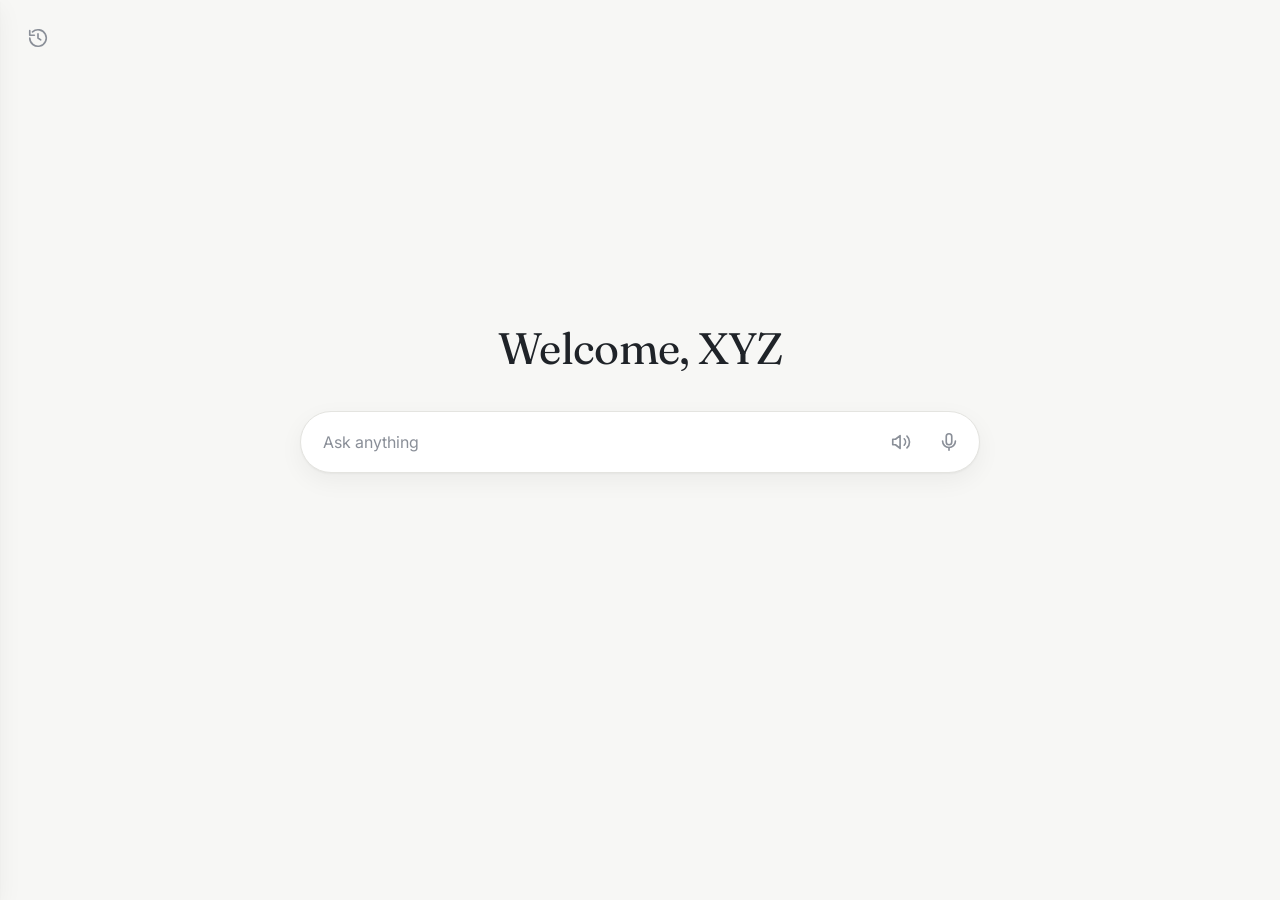
==== web/index.html @ 94824fb4 "Began web development" ====
<!DOCTYPE html>
<html lang="en">
<head>
  <meta charset="UTF-8">
  <meta name="viewport" content="width=device-width, initial-scale=1, viewport-fit=cover">
  <title>Welcome</title>
  <link rel="preconnect" href="https://fonts.googleapis.com">
  <link rel="preconnect" href="https://fonts.gstatic.com" crossorigin>
  <link href="https://fonts.googleapis.com/css2?family=Fraunces:opsz,wght@9..144,400&family=Inter:wght@400;500&display=swap" rel="stylesheet">
  <link rel="stylesheet" href="style.css">
</head>
<body>
  <!-- History button (top left) -->
  <button id="history-btn" class="icon-btn history-btn" type="button" aria-label="Show history" aria-controls="history" aria-expanded="false">
    <svg viewBox="0 0 24 24" fill="none" stroke="currentColor" stroke-width="1.8" stroke-linecap="round" stroke-linejoin="round" aria-hidden="true">
      <path d="M3 12a9 9 0 1 0 3-6.7"/>
      <path d="M3 4v5h5"/>
      <path d="M12 7.5V12l3 2"/>
    </svg>
  </button>

  <!-- History drawer -->
  <div id="backdrop" class="backdrop"></div>
  <aside id="history" class="drawer" aria-label="History" inert>
    <header class="drawer-head">
      <h2>History</h2>
      <button id="history-close" class="icon-btn" type="button" aria-label="Close history">
        <svg viewBox="0 0 24 24" fill="none" stroke="currentColor" stroke-width="1.8" stroke-linecap="round" aria-hidden="true">
          <path d="M6 6l12 12M18 6 6 18"/>
        </svg>
      </button>
    </header>

    <ul id="history-list" class="history-list"></ul>

    <footer class="drawer-foot">
      <button id="edit-btn" class="btn" type="button">Edit</button>
      <button id="clear-btn" class="btn btn-danger" type="button">Clear all history</button>
    </footer>
  </aside>

  <main>
    <h1>Welcome, XYZ</h1>

    <div class="composer">
      <input id="message" type="text" placeholder="Ask anything" aria-label="Message" autocomplete="off">

      <!-- TEMPORARY: delete this button (and its code in script.js) once audio is verified -->
      <button id="speaker" class="icon-btn" type="button" aria-label="Test speaker">
        <svg viewBox="0 0 24 24" fill="none" stroke="currentColor" stroke-width="1.8" stroke-linecap="round" stroke-linejoin="round" aria-hidden="true">
          <path d="M11 5 6 9H3v6h3l5 4V5z"/>
          <path d="M15.5 8.5a5 5 0 0 1 0 7"/>
          <path d="M18.5 5.5a9 9 0 0 1 0 13"/>
        </svg>
      </button>

      <button id="mic" class="icon-btn" type="button" aria-label="Use microphone">
        <svg viewBox="0 0 24 24" fill="none" stroke="currentColor" stroke-width="1.8" stroke-linecap="round" stroke-linejoin="round" aria-hidden="true">
          <rect x="9" y="3" width="6" height="12" rx="3"/>
          <path d="M5 11a7 7 0 0 0 14 0"/>
          <path d="M12 18v3"/>
        </svg>
      </button>
    </div>

    <p id="status" class="status" aria-live="polite"></p>
  </main>

  <script src="script.js"></script>
</body>
</html>
---- web/style.css ----
:root {
  --bg: #f7f7f5;
  --surface: #ffffff;
  --text: #1f2328;
  --muted: #8a8f98;
  --border: #e4e4e0;
  --shadow: 0 1px 2px rgba(0,0,0,.04), 0 8px 24px rgba(0,0,0,.05);
  --accent: #3b5bdb;
  --danger: #d6336c;
}

@media (prefers-color-scheme: dark) {
  :root {
    --bg: #17181a;
    --surface: #202225;
    --text: #ececea;
    --muted: #85898f;
    --border: #2e3033;
    --shadow: 0 1px 2px rgba(0,0,0,.3), 0 8px 24px rgba(0,0,0,.25);
    --accent: #8da2fb;
    --danger: #f06595;
  }
}

*, *::before, *::after { box-sizing: border-box; }

body {
  margin: 0;
  min-height: 100vh;
  background: var(--bg);
  color: var(--text);
  font-family: "Inter", system-ui, -apple-system, "Segoe UI", sans-serif;
  display: flex;
  align-items: center;
  justify-content: center;
  padding: 24px;
}

main {
  width: 100%;
  max-width: 680px;
  display: flex;
  flex-direction: column;
  align-items: center;
  gap: 36px;
  margin-bottom: 8vh;
}

h1 {
  margin: 0;
  font-family: "Fraunces", Georgia, "Times New Roman", serif;
  font-weight: 400;
  font-size: clamp(2rem, 5vw, 2.75rem);
  letter-spacing: -0.015em;
  text-align: center;
}

.composer {
  width: 100%;
  display: flex;
  align-items: center;
  gap: 4px;
  padding: 8px 8px 8px 22px;
  background: var(--surface);
  border: 1px solid var(--border);
  border-radius: 999px;
  box-shadow: var(--shadow);
  transition: border-color .2s ease;
}
.composer:focus-within { border-color: var(--accent); }

.composer input {
  flex: 1;
  min-width: 0;
  border: 0;
  outline: 0;
  background: transparent;
  color: var(--text);
  font: inherit;
  font-size: 1rem;
  padding: 12px 0;
}
.composer input::placeholder { color: var(--muted); }

.icon-btn {
  flex: none;
  width: 44px;
  height: 44px;
  display: grid;
  place-items: center;
  border: 0;
  border-radius: 50%;
  background: transparent;
  color: var(--muted);
  cursor: pointer;
  transition: background .2s ease, color .2s ease;
}
.icon-btn:hover { background: var(--bg); color: var(--text); }
.icon-btn:focus-visible { outline: 2px solid var(--accent); outline-offset: 2px; }
.icon-btn svg { width: 22px; height: 22px; }

/* Mic while recording */
.icon-btn.listening { color: var(--danger); animation: pulse 1.4s ease-in-out infinite; }
@keyframes pulse {
  0%, 100% { background: transparent; }
  50% { background: color-mix(in srgb, var(--danger) 14%, transparent); }
}
@media (prefers-reduced-motion: reduce) {
  .icon-btn.listening { animation: none; background: color-mix(in srgb, var(--danger) 14%, transparent); }
}

.status {
  margin: -20px 0 0;
  min-height: 1.25em;
  font-size: .875rem;
  color: var(--muted);
  text-align: center;
}


/* ---------- History button ---------- */
.history-btn {
  position: fixed;
  top: calc(16px + env(safe-area-inset-top, 0px));
  left: 16px;
}

/* ---------- Drawer ---------- */
.backdrop {
  position: fixed;
  inset: 0;
  background: rgba(0,0,0,.28);
  opacity: 0;
  pointer-events: none;
  transition: opacity .25s ease;
  z-index: 10;
}
.backdrop.open { opacity: 1; pointer-events: auto; }

.drawer {
  position: fixed;
  top: 0;
  bottom: 0;
  left: 0;
  width: min(400px, 100vw);
  display: flex;
  flex-direction: column;
  background: var(--surface);
  border-right: 1px solid var(--border);
  box-shadow: var(--shadow);
  transform: translateX(-100%);
  transition: transform .28s ease;
  padding-top: env(safe-area-inset-top, 0px);
  padding-bottom: env(safe-area-inset-bottom, 0px);
  z-index: 11;
}
.drawer.open { transform: none; }

.drawer-head {
  display: flex;
  align-items: center;
  justify-content: space-between;
  padding: 12px 12px 12px 22px;
  border-bottom: 1px solid var(--border);
}
.drawer-head h2 {
  margin: 0;
  font-family: "Fraunces", Georgia, serif;
  font-weight: 400;
  font-size: 1.35rem;
}

.history-list {
  flex: 1;
  margin: 0;
  padding: 8px 12px;
  list-style: none;
  overflow-y: auto;
}

.empty {
  padding: 40px 16px;
  text-align: center;
  color: var(--muted);
  font-size: .95rem;
  line-height: 1.5;
}

/* ---------- Entries ---------- */
.entry {
  display: flex;
  gap: 12px;
  padding: 14px 10px;
  border-radius: 12px;
  border-bottom: 1px solid var(--border);
}
.entry:last-child { border-bottom: 0; }
.editing .entry { cursor: pointer; }
.editing .entry:hover { background: var(--bg); }
.entry.selected { background: color-mix(in srgb, var(--accent) 10%, transparent); }

.entry .check { display: none; flex: none; padding-top: 2px; }
.editing .entry .check { display: block; }
.check input {
  width: 18px;
  height: 18px;
  margin: 0;
  accent-color: var(--accent);
  pointer-events: none;   /* the whole row is the click target */
}

.entry-body { flex: 1; min-width: 0; }
.entry-text {
  margin: 0 0 4px;
  line-height: 1.45;
  overflow-wrap: anywhere;
}
.entry-text.muted { color: var(--muted); font-style: italic; }
.entry time { font-size: .8rem; color: var(--muted); }

/* ---------- Audio clips ---------- */
.clip {
  display: flex;
  align-items: center;
  gap: 10px;
  margin-top: 10px;
  padding: 6px 12px 6px 6px;
  background: var(--bg);
  border-radius: 999px;
}
.play {
  flex: none;
  width: 32px;
  height: 32px;
  display: grid;
  place-items: center;
  border: 0;
  border-radius: 50%;
  background: var(--accent);
  color: var(--surface);
  cursor: pointer;
}
.play:focus-visible { outline: 2px solid var(--accent); outline-offset: 2px; }
.play svg { width: 14px; height: 14px; }

.wave {
  flex: 1;
  height: 28px;
  display: flex;
  align-items: center;
  gap: 2px;
  min-width: 0;
}
.wave span {
  flex: 1;
  min-width: 1px;
  border-radius: 2px;
  background: var(--muted);
  opacity: .55;
  transition: opacity .15s ease, background .15s ease;
}
.wave span.played { background: var(--accent); opacity: 1; }

.dur {
  flex: none;
  min-width: 2.4em;
  text-align: right;
  font-size: .8rem;
  font-variant-numeric: tabular-nums;
  color: var(--muted);
}

/* ---------- Footer buttons ---------- */
.drawer-foot {
  display: flex;
  gap: 10px;
  padding: 14px 16px;
  border-top: 1px solid var(--border);
}
.btn {
  flex: 1;
  padding: 11px 14px;
  border: 1px solid var(--border);
  border-radius: 999px;
  background: transparent;
  color: var(--text);
  font: inherit;
  font-size: .9rem;
  cursor: pointer;
  transition: background .2s ease, border-color .2s ease, opacity .2s ease;
}
.btn:hover:not(:disabled) { background: var(--bg); }
.btn:focus-visible { outline: 2px solid var(--accent); outline-offset: 2px; }
.btn:disabled { opacity: .4; cursor: not-allowed; }
.btn-danger { color: var(--danger); border-color: color-mix(in srgb, var(--danger) 40%, var(--border)); }
.btn-danger:hover:not(:disabled) { background: color-mix(in srgb, var(--danger) 10%, transparent); }

@media (prefers-reduced-motion: reduce) {
  .drawer, .backdrop { transition: none; }
}
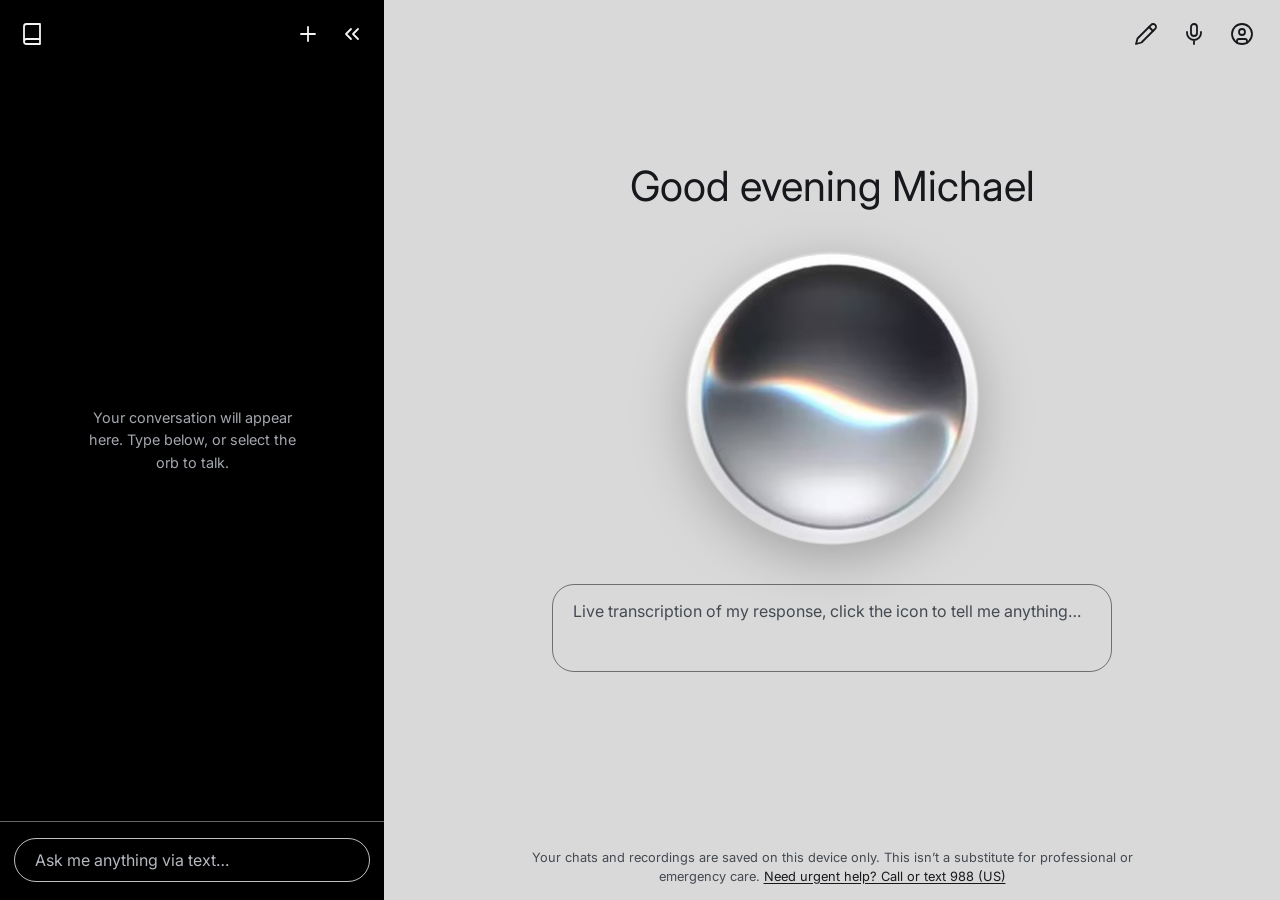
==== commit 20dc9a2e: "Updated web interface" ====
--- a/web/index.html
+++ b/web/index.html
@@ -3,69 +3,143 @@
 <head>
   <meta charset="UTF-8">
   <meta name="viewport" content="width=device-width, initial-scale=1, viewport-fit=cover">
-  <title>Welcome</title>
+  <title>AI Counselor</title>
   <link rel="preconnect" href="https://fonts.googleapis.com">
   <link rel="preconnect" href="https://fonts.gstatic.com" crossorigin>
-  <link href="https://fonts.googleapis.com/css2?family=Fraunces:opsz,wght@9..144,400&family=Inter:wght@400;500&display=swap" rel="stylesheet">
+  <link href="https://fonts.googleapis.com/css2?family=Inter:wght@400;500;600&display=swap" rel="stylesheet">
   <link rel="stylesheet" href="style.css">
 </head>
-<body>
-  <!-- History button (top left) -->
-  <button id="history-btn" class="icon-btn history-btn" type="button" aria-label="Show history" aria-controls="history" aria-expanded="false">
-    <svg viewBox="0 0 24 24" fill="none" stroke="currentColor" stroke-width="1.8" stroke-linecap="round" stroke-linejoin="round" aria-hidden="true">
-      <path d="M3 12a9 9 0 1 0 3-6.7"/>
-      <path d="M3 4v5h5"/>
-      <path d="M12 7.5V12l3 2"/>
-    </svg>
-  </button>
+<body data-mic-locked="false">
 
-  <!-- History drawer -->
+  <div id="app" class="app">
+
+    <!-- ============ Chat panel (left) ============ -->
+    <aside id="chat-panel" class="chat-panel" aria-label="Conversation">
+      <div class="chat-inner">
+        <header class="chat-head">
+          <button id="history-btn" class="icon-btn" type="button"
+                  aria-label="Show history" aria-controls="history" aria-expanded="false">
+            <svg viewBox="0 0 24 24" aria-hidden="true"><path d="M4 19.5v-15A2.5 2.5 0 0 1 6.5 2H20v20H6.5a2.5 2.5 0 0 1 0-5H20"/></svg>
+          </button>
+          <div class="chat-head-actions">
+            <button id="new-chat" class="icon-btn" type="button" aria-label="Start a new chat">
+              <svg viewBox="0 0 24 24" aria-hidden="true"><path d="M12 5v14M5 12h14"/></svg>
+            </button>
+            <button id="chat-collapse" class="icon-btn" type="button" aria-label="Minimize chat">
+              <svg viewBox="0 0 24 24" aria-hidden="true"><path d="m11 17-5-5 5-5M18 17l-5-5 5-5"/></svg>
+            </button>
+          </div>
+        </header>
+
+        <div id="thread" class="thread" role="log" aria-label="Messages"></div>
+
+        <div class="chat-compose">
+          <input id="message" type="text" placeholder="Ask me anything via text…"
+                 aria-label="Type a message and press Enter to send"
+                 autocomplete="off" enterkeyhint="send">
+        </div>
+      </div>
+    </aside>
+
+    <!-- Drag to resize (mouse, touch, or Left/Right arrow keys) -->
+    <div id="resizer" class="resizer" role="separator" aria-orientation="vertical"
+         aria-label="Resize chat panel" aria-controls="chat-panel"
+         aria-valuemin="15" aria-valuemax="60" aria-valuenow="30" tabindex="0"></div>
+
+    <!-- Mobile only: tap outside the chat panel to close it -->
+    <div id="chat-scrim" class="chat-scrim"></div>
+
+    <!-- ============ Stage (right) ============ -->
+    <section id="stage" class="stage" aria-label="Talk">
+      <div class="topbar">
+        <button id="chat-toggle" class="icon-btn" type="button"
+                aria-label="Open chat" aria-controls="chat-panel" aria-expanded="false">
+          <svg viewBox="0 0 24 24" aria-hidden="true"><path d="M21 15a2 2 0 0 1-2 2H7l-4 4V5a2 2 0 0 1 2-2h14a2 2 0 0 1 2 2z"/></svg>
+        </button>
+
+        <div class="top-actions">
+          <button id="bg-btn" class="icon-btn" type="button"
+                  aria-label="Change background" aria-expanded="false" aria-controls="bg-panel">
+            <svg viewBox="0 0 24 24" aria-hidden="true"><path d="M17 3a2.85 2.83 0 1 1 4 4L7.5 20.5 2 22l1.5-5.5Z"/><path d="m15 5 4 4"/></svg>
+          </button>
+
+          <button id="mic-lock" class="icon-btn mic-lock" type="button" role="switch" aria-checked="true"
+                  aria-label="Allow microphone in this app"
+                  title="Microphone is on. Select to turn it off for this app.">
+            <svg class="icon-mic-on" viewBox="0 0 24 24" aria-hidden="true"><rect x="9" y="2" width="6" height="12" rx="3"/><path d="M19 10v1a7 7 0 0 1-14 0v-1M12 18v4"/></svg>
+            <svg class="icon-mic-off" viewBox="0 0 24 24" aria-hidden="true"><path d="M15 9.3V5a3 3 0 0 0-5.9-.8M9 9v2a3 3 0 0 0 5.1 2.1M19 10v1a7 7 0 0 1-1.1 3.8M5 10v1a7 7 0 0 0 11.3 5.5M12 18v4M2 2l20 20"/></svg>
+          </button>
+
+          <button id="profile-btn" class="icon-btn" type="button" aria-disabled="true"
+                  aria-label="Account and settings (coming soon)" title="Account and settings (coming soon)">
+            <svg viewBox="0 0 24 24" aria-hidden="true"><circle cx="12" cy="12" r="10"/><circle cx="12" cy="10" r="3"/><path d="M7 20.662V19a2 2 0 0 1 2-2h6a2 2 0 0 1 2 2v1.662"/></svg>
+          </button>
+        </div>
+
+        <div id="bg-panel" class="popover" role="dialog" aria-label="Background" hidden>
+          <p class="pop-title">Background</p>
+          <div id="bg-swatches" class="swatches"></div>
+          <label class="color-row">
+            <span>Custom color</span>
+            <input id="bg-color" type="color" value="#d9d9d9">
+          </label>
+          <div class="pop-actions">
+            <button id="bg-upload" class="btn" type="button">Upload image</button>
+            <button id="bg-reset" class="btn" type="button">Reset</button>
+          </div>
+          <input id="bg-file" type="file" accept="image/png,image/jpeg,image/webp,image/gif" hidden>
+          <p id="bg-note" class="pop-note" role="status">Your background is saved on this device only.</p>
+        </div>
+      </div>
+
+      <main class="stage-main" data-user-name="Michael">
+        <h1 id="greeting" class="greeting">Hello Michael</h1>
+
+        <button id="mic" class="orb" type="button" aria-pressed="false" aria-label="Start recording">
+          <img src="orb.png" alt="" width="300" height="300" draggable="false">
+        </button>
+
+        <div id="transcript" class="transcript is-placeholder">Live transcription of my response, click the icon to tell me anything…</div>
+        <p id="status" class="status" role="status" aria-live="polite"></p>
+      </main>
+
+      <footer class="stage-foot">
+        <p>Your chats and recordings are saved on this device only. This isn’t a substitute for professional or emergency care.
+          <a href="https://988lifeline.org" target="_blank" rel="noopener">Need urgent help? Call or text 988 (US)</a></p>
+      </footer>
+    </section>
+  </div>
+
+  <!-- ============ History drawer ============ -->
   <div id="backdrop" class="backdrop"></div>
-  <aside id="history" class="drawer" aria-label="History" inert>
+  <aside id="history" class="drawer" aria-label="History" aria-hidden="true" inert>
     <header class="drawer-head">
       <h2>History</h2>
-      <button id="history-close" class="icon-btn" type="button" aria-label="Close history">
-        <svg viewBox="0 0 24 24" fill="none" stroke="currentColor" stroke-width="1.8" stroke-linecap="round" aria-hidden="true">
-          <path d="M6 6l12 12M18 6 6 18"/>
-        </svg>
-      </button>
+      <div class="drawer-head-actions">
+        <button id="export-btn" class="icon-btn" type="button" aria-label="Export history as a file" title="Export history">
+          <svg viewBox="0 0 24 24" aria-hidden="true"><path d="M21 15v4a2 2 0 0 1-2 2H5a2 2 0 0 1-2-2v-4M7 10l5 5 5-5M12 15V3"/></svg>
+        </button>
+        <button id="history-close" class="icon-btn" type="button" aria-label="Close history">
+          <svg viewBox="0 0 24 24" aria-hidden="true"><path d="M18 6 6 18M6 6l12 12"/></svg>
+        </button>
+      </div>
     </header>
 
-    <ul id="history-list" class="history-list"></ul>
+    <div class="tabs" role="tablist" aria-label="History type">
+      <button id="tab-chats" class="tab" type="button" role="tab" aria-selected="true" aria-controls="history-list">Chats</button>
+      <button id="tab-recordings" class="tab" type="button" role="tab" aria-selected="false" aria-controls="history-list">Recordings</button>
+    </div>
 
+    <ul id="history-list" class="history-list" role="tabpanel"></ul>
+
+    <p id="drawer-note" class="drawer-note" role="status"></p>
     <footer class="drawer-foot">
       <button id="edit-btn" class="btn" type="button">Edit</button>
       <button id="clear-btn" class="btn btn-danger" type="button">Clear all history</button>
     </footer>
   </aside>
 
-  <main>
-    <h1>Welcome, XYZ</h1>
-
-    <div class="composer">
-      <input id="message" type="text" placeholder="Ask anything" aria-label="Message" autocomplete="off">
-
-      <!-- TEMPORARY: delete this button (and its code in script.js) once audio is verified -->
-      <button id="speaker" class="icon-btn" type="button" aria-label="Test speaker">
-        <svg viewBox="0 0 24 24" fill="none" stroke="currentColor" stroke-width="1.8" stroke-linecap="round" stroke-linejoin="round" aria-hidden="true">
-          <path d="M11 5 6 9H3v6h3l5 4V5z"/>
-          <path d="M15.5 8.5a5 5 0 0 1 0 7"/>
-          <path d="M18.5 5.5a9 9 0 0 1 0 13"/>
-        </svg>
-      </button>
-
-      <button id="mic" class="icon-btn" type="button" aria-label="Use microphone">
-        <svg viewBox="0 0 24 24" fill="none" stroke="currentColor" stroke-width="1.8" stroke-linecap="round" stroke-linejoin="round" aria-hidden="true">
-          <rect x="9" y="3" width="6" height="12" rx="3"/>
-          <path d="M5 11a7 7 0 0 0 14 0"/>
-          <path d="M12 18v3"/>
-        </svg>
-      </button>
-    </div>
-
-    <p id="status" class="status" aria-live="polite"></p>
-  </main>
-
+  <script src="ui.js"></script>
   <script src="script.js"></script>
 </body>
-</html>+</html>
--- a/web/style.css
+++ b/web/style.css
@@ -1,139 +1,460 @@
+/* =====================================================================
+   AI Counselor — styles
+   1. Design tokens            5. Orb, transcript, status (stage)
+   2. Base                     6. Popover (background picker)
+   3. App layout               7. History drawer
+   4. Chat panel               8. Homepage
+                               9. Responsive and reduced motion
+   ===================================================================== */
+
+
+/* ---------- 1. Design tokens ----------
+   Light tokens are the default (used by the popover). The chat panel and the
+   history drawer redefine them as dark, matching the prototype's black panel. */
 :root {
-  --bg: #f7f7f5;
+  --bg: #f4f4f2;
   --surface: #ffffff;
   --text: #1f2328;
-  --muted: #8a8f98;
-  --border: #e4e4e0;
-  --shadow: 0 1px 2px rgba(0,0,0,.04), 0 8px 24px rgba(0,0,0,.05);
-  --accent: #3b5bdb;
-  --danger: #d6336c;
-}
-
-@media (prefers-color-scheme: dark) {
-  :root {
-    --bg: #17181a;
-    --surface: #202225;
-    --text: #ececea;
-    --muted: #85898f;
-    --border: #2e3033;
-    --shadow: 0 1px 2px rgba(0,0,0,.3), 0 8px 24px rgba(0,0,0,.25);
-    --accent: #8da2fb;
-    --danger: #f06595;
-  }
-}
-
+  --muted: #5d636b;
+  --border: #d8d8d4;
+  --accent: #0070e0;
+  --danger: #c2255c;
+  --shadow: 0 1px 2px rgba(0,0,0,.06), 0 12px 36px rgba(0,0,0,.18);
+
+  --bubble-user: #0070e0;           /* white text on this is 4.8:1 */
+  --bubble-assistant: #6a6d71;      /* white text on this is 5.3:1 */
+
+  --chat-frac: .3;                  /* chat panel width as a fraction of the window (set by ui.js) */
+  --font: "Inter", system-ui, -apple-system, "Segoe UI", Roboto, sans-serif;
+}
+
+.chat-panel,
+.drawer {
+  --bg: #1d1f22;
+  --surface: #0e0f10;
+  --text: #f3f3f1;
+  --muted: #a3a7ae;
+  --border: #2d3035;
+  --accent: #4aa3ff;
+  --danger: #ff8aa8;
+  color-scheme: dark;
+}
+
+
+/* ---------- 2. Base ---------- */
 *, *::before, *::after { box-sizing: border-box; }
+
+html, body { height: 100%; }
 
 body {
   margin: 0;
-  min-height: 100vh;
-  background: var(--bg);
+  background: #000;
   color: var(--text);
-  font-family: "Inter", system-ui, -apple-system, "Segoe UI", sans-serif;
-  display: flex;
-  align-items: center;
-  justify-content: center;
-  padding: 24px;
-}
-
-main {
-  width: 100%;
-  max-width: 680px;
-  display: flex;
-  flex-direction: column;
-  align-items: center;
-  gap: 36px;
-  margin-bottom: 8vh;
-}
-
-h1 {
-  margin: 0;
-  font-family: "Fraunces", Georgia, "Times New Roman", serif;
-  font-weight: 400;
-  font-size: clamp(2rem, 5vw, 2.75rem);
-  letter-spacing: -0.015em;
-  text-align: center;
-}
-
-.composer {
-  width: 100%;
-  display: flex;
-  align-items: center;
-  gap: 4px;
-  padding: 8px 8px 8px 22px;
-  background: var(--surface);
-  border: 1px solid var(--border);
-  border-radius: 999px;
-  box-shadow: var(--shadow);
-  transition: border-color .2s ease;
-}
-.composer:focus-within { border-color: var(--accent); }
-
-.composer input {
-  flex: 1;
-  min-width: 0;
-  border: 0;
-  outline: 0;
-  background: transparent;
-  color: var(--text);
-  font: inherit;
-  font-size: 1rem;
-  padding: 12px 0;
-}
-.composer input::placeholder { color: var(--muted); }
+  font-family: var(--font);
+  -webkit-text-size-adjust: 100%;
+}
+
+button { font: inherit; }
+[hidden] { display: none !important; }
 
 .icon-btn {
   flex: none;
+  position: relative;
   width: 44px;
   height: 44px;
   display: grid;
   place-items: center;
+  padding: 0;
   border: 0;
   border-radius: 50%;
   background: transparent;
+  color: var(--text);
+  cursor: pointer;
+  transition: background .2s ease, color .2s ease, opacity .2s ease;
+  -webkit-tap-highlight-color: transparent;
+}
+.icon-btn:hover:not(:disabled) { background: color-mix(in srgb, currentColor 12%, transparent); }
+.icon-btn:focus-visible { outline: 2px solid var(--accent); outline-offset: 2px; }
+.icon-btn:disabled { opacity: .4; cursor: not-allowed; }
+.icon-btn svg {
+  width: 24px;
+  height: 24px;
+  fill: none;
+  stroke: currentColor;
+  stroke-width: 1.8;
+  stroke-linecap: round;
+  stroke-linejoin: round;
+}
+
+.btn {
+  flex: 1;
+  min-height: 44px;
+  padding: 10px 14px;
+  border: 1px solid var(--border);
+  border-radius: 999px;
+  background: transparent;
+  color: var(--text);
+  font-size: .9rem;
+  cursor: pointer;
+  transition: background .2s ease, border-color .2s ease, opacity .2s ease;
+}
+.btn:hover:not(:disabled) { background: var(--bg); }
+.btn:focus-visible { outline: 2px solid var(--accent); outline-offset: 2px; }
+.btn:disabled { opacity: .4; cursor: not-allowed; }
+.btn-danger { color: var(--danger); border-color: color-mix(in srgb, var(--danger) 45%, var(--border)); }
+.btn-danger:hover:not(:disabled) { background: color-mix(in srgb, var(--danger) 12%, transparent); }
+
+
+/* ---------- 3. App layout: chat panel | divider | stage ---------- */
+.app {
+  display: flex;
+  height: 100vh;
+  height: 100svh;
+  width: 100%;
+  overflow: hidden;
+}
+
+.chat-panel {
+  position: relative;
+  flex: none;
+  width: calc(var(--chat-frac) * 100vw);
+  background: #000;
+  color: var(--text);
+  overflow: hidden;
+  transition: width .28s ease;
+}
+.app.chat-collapsed .chat-panel { width: 0; }
+.app.resizing .chat-panel { transition: none; }
+.app.resizing { cursor: col-resize; user-select: none; -webkit-user-select: none; }
+.app.will-collapse .chat-panel { opacity: .45; }
+
+/* The divider sits on the seam between the panels */
+.resizer {
+  position: relative;
+  flex: none;
+  width: 12px;
+  margin: 0 -6px;
+  z-index: 6;
+  cursor: col-resize;
+  touch-action: none;
+}
+.resizer::after {
+  content: "";
+  position: absolute;
+  top: 50%;
+  left: 50%;
+  width: 4px;
+  height: 56px;
+  border-radius: 4px;
+  transform: translate(-50%, -50%);
+  background: rgba(255,255,255,.55);
+  box-shadow: 0 0 0 1px rgba(0,0,0,.25);
+  opacity: 0;
+  transition: opacity .2s ease;
+}
+.resizer:hover::after,
+.resizer:focus-visible::after,
+.app.resizing .resizer::after { opacity: 1; }
+.resizer:focus-visible { outline: 2px solid #4aa3ff; outline-offset: -2px; }
+
+.chat-scrim { display: none; }
+
+.stage {
+  --stage-bg: #d9d9d9;
+  --fg: #16181c;
+  --fg-muted: #444a52;
+  --stage-danger: #c4122f;
+  --stage-card: rgba(255,255,255,.55);
+
+  position: relative;
+  flex: 1;
+  min-width: 0;
+  display: flex;
+  flex-direction: column;
+  overflow-x: hidden;
+  overflow-y: auto;
+  color: var(--fg);
+  background-color: var(--stage-bg);
+  /* the first layer is a soft wash that keeps text readable over photos */
+  background-image: linear-gradient(var(--stage-scrim, transparent), var(--stage-scrim, transparent)), var(--stage-image, none);
+  background-size: cover;
+  background-position: center;
+  transition: background-color .3s ease;
+}
+.stage[data-bg="dark"] {
+  --fg: #f6f6f4;
+  --fg-muted: #cfd2d7;
+  --stage-danger: #ff8f9f;
+  --stage-card: rgba(0,0,0,.4);
+}
+.stage.has-image { --stage-scrim: rgba(255,255,255,.3); }
+.stage.has-image[data-bg="dark"] { --stage-scrim: rgba(0,0,0,.38); }
+
+.topbar {
+  position: relative;
+  z-index: 4;
+  flex: none;
+  display: flex;
+  align-items: center;
+  justify-content: space-between;
+  min-height: 68px;
+  padding: calc(12px + env(safe-area-inset-top, 0px)) 16px 12px;
+}
+.top-actions { display: flex; align-items: center; gap: 4px; margin-left: auto; }
+.stage .icon-btn { color: var(--fg); }
+.stage .icon-btn:focus-visible { outline-color: var(--fg); }
+
+/* The chat button only appears while the chat is minimized */
+.app:not(.chat-collapsed) #chat-toggle { display: none; }
+
+.stage-main {
+  flex: 1;
+  min-height: 0;
+  display: flex;
+  flex-direction: column;
+  align-items: center;
+  justify-content: center;
+  gap: clamp(18px, 4vh, 40px);
+  padding: 4px 20px 20px;
+}
+
+.greeting {
+  margin: 0;
+  max-width: 100%;
+  font-size: clamp(1.6rem, 3.3vw, 2.6rem);
+  font-weight: 400;
+  line-height: 1.2;
+  text-align: center;
+  overflow-wrap: anywhere;
+}
+
+.stage-foot {
+  flex: none;
+  padding: 8px 20px calc(14px + env(safe-area-inset-bottom, 0px));
+  text-align: center;
+  font-size: .8rem;
+  line-height: 1.5;
+  color: var(--fg-muted);
+}
+.stage-foot p { max-width: 640px; margin: 0 auto; }
+.stage-foot a { color: var(--fg); text-underline-offset: 2px; }
+.stage-foot a:focus-visible { outline: 2px solid var(--fg); outline-offset: 2px; border-radius: 3px; }
+
+/* Microphone lock: red and crossed out when off */
+.mic-lock .icon-mic-off { display: none; }
+.mic-lock.is-off .icon-mic-on { display: none; }
+.mic-lock.is-off .icon-mic-off { display: block; }
+.stage .mic-lock.is-off { color: var(--stage-danger); }
+.mic-lock.nudge { animation: nudge .6s ease; }
+@keyframes nudge {
+  0%, 100% { transform: none; }
+  20%, 60% { transform: translateX(-4px); }
+  40%, 80% { transform: translateX(4px); }
+}
+
+
+/* ---------- 4. Chat panel ---------- */
+.chat-inner {
+  width: calc(var(--chat-frac) * 100vw);   /* fixed, so content clips instead of reflowing while it animates */
+  height: 100%;
+  display: flex;
+  flex-direction: column;
+  padding-top: env(safe-area-inset-top, 0px);
+  padding-bottom: env(safe-area-inset-bottom, 0px);
+}
+
+.chat-head {
+  flex: none;
+  display: flex;
+  align-items: center;
+  justify-content: space-between;
+  padding: 12px 10px 4px;
+}
+.chat-head-actions { display: flex; align-items: center; }
+
+.thread {
+  flex: 1;
+  min-height: 0;
+  display: flex;
+  flex-direction: column;
+  gap: 12px;
+  padding: 12px 14px;
+  overflow-y: auto;
+  overscroll-behavior: contain;
+}
+.thread-empty {
+  margin: auto;
+  padding: 0 12px;
+  max-width: 28ch;
+  text-align: center;
+  font-size: .9rem;
+  line-height: 1.55;
   color: var(--muted);
+}
+
+.bubble {
+  width: fit-content;
+  max-width: 88%;
+  padding: 12px 18px;
+  border-radius: 22px;
+  color: #fff;
+  font-size: .95rem;
+  line-height: 1.45;
+  overflow-wrap: anywhere;
+  white-space: pre-wrap;
+  animation: bubble-in .25s ease;
+}
+.bubble-user { align-self: flex-end; background: var(--bubble-user); border-bottom-right-radius: 7px; }
+.bubble-assistant { align-self: flex-start; background: var(--bubble-assistant); border-bottom-left-radius: 7px; }
+.bubble-voice { display: inline-flex; align-items: center; gap: 8px; }
+.bubble-voice svg { width: 18px; height: 18px; flex: none; fill: none; stroke: currentColor; stroke-width: 1.8; stroke-linecap: round; stroke-linejoin: round; }
+@keyframes bubble-in { from { opacity: 0; transform: translateY(6px); } }
+
+.chat-compose {
+  flex: none;
+  padding: 16px 14px 18px;
+  border-top: 1px solid rgba(255,255,255,.4);
+}
+.chat-compose input {
+  width: 100%;
+  min-height: 44px;
+  padding: 10px 20px;
+  border: 1px solid rgba(255,255,255,.75);
+  border-radius: 999px;
+  background: transparent;
+  color: #fff;
+  font: inherit;
+  font-size: 1rem;           /* 16px stops iOS from zooming the page on focus */
+  transition: border-color .2s ease, box-shadow .2s ease;
+}
+.chat-compose input::placeholder { color: #b4b8bf; }
+.chat-compose input:focus-visible { outline: none; border-color: var(--accent); box-shadow: 0 0 0 2px var(--accent); }
+
+
+/* ---------- 5. Orb, transcript, status ---------- */
+.orb {
+  --orb-size: clamp(170px, 36vmin, 300px);
+  flex: none;
+  width: var(--orb-size);
+  height: var(--orb-size);
+  padding: 0;
+  border: 0;
+  border-radius: 50%;
+  background: none;
   cursor: pointer;
-  transition: background .2s ease, color .2s ease;
-}
-.icon-btn:hover { background: var(--bg); color: var(--text); }
-.icon-btn:focus-visible { outline: 2px solid var(--accent); outline-offset: 2px; }
-.icon-btn svg { width: 22px; height: 22px; }
-
-/* Mic while recording */
-.icon-btn.listening { color: var(--danger); animation: pulse 1.4s ease-in-out infinite; }
-@keyframes pulse {
-  0%, 100% { background: transparent; }
-  50% { background: color-mix(in srgb, var(--danger) 14%, transparent); }
-}
-@media (prefers-reduced-motion: reduce) {
-  .icon-btn.listening { animation: none; background: color-mix(in srgb, var(--danger) 14%, transparent); }
-}
+  filter: drop-shadow(0 14px 26px rgba(0,0,0,.25));
+  transition: transform .4s cubic-bezier(.3,.7,.2,1), filter .3s ease, opacity .3s ease;
+  -webkit-tap-highlight-color: transparent;
+}
+.orb img {
+  display: block;
+  width: 100%;
+  height: 100%;
+  border-radius: 50%;
+  pointer-events: none;
+  user-select: none;
+  -webkit-user-drag: none;
+}
+.orb:hover { transform: scale(1.03); }
+.orb:active { transform: scale(.97); }
+.orb:focus-visible { outline: 3px solid var(--fg); outline-offset: 8px; }
+
+/* Recording: the orb shrinks. Its layout box stays the same so nothing jumps. */
+.orb.listening,
+.orb.listening:hover,
+.orb.listening:active { transform: scale(.66); }
+
+/* Microphone locked: the orb looks switched off */
+body[data-mic-locked="true"] .orb { filter: grayscale(1) drop-shadow(0 14px 26px rgba(0,0,0,.2)); opacity: .55; }
+
+.transcript {
+  width: min(560px, 100%);
+  min-height: 5.5rem;
+  max-height: 30vh;
+  padding: 14px 20px;
+  border: 1px solid color-mix(in srgb, var(--fg) 55%, transparent);
+  border-radius: 22px;
+  color: var(--fg);
+  font-size: 1rem;
+  line-height: 1.5;
+  text-align: left;
+  overflow: auto;
+  overflow-wrap: anywhere;
+}
+.transcript.is-placeholder { color: var(--fg-muted); }
+.stage.has-image .transcript { background: var(--stage-card); }
 
 .status {
-  margin: -20px 0 0;
-  min-height: 1.25em;
-  font-size: .875rem;
-  color: var(--muted);
+  min-height: 2.8em;                 /* room for two lines so the layout never jumps */
+  max-width: 560px;
+  margin: calc(-1 * clamp(6px, 2vh, 20px)) 0 0;
+  font-size: .9rem;
+  line-height: 1.4;
   text-align: center;
-}
-
-
-/* ---------- History button ---------- */
-.history-btn {
-  position: fixed;
-  top: calc(16px + env(safe-area-inset-top, 0px));
-  left: 16px;
-}
-
-/* ---------- Drawer ---------- */
+  color: var(--fg-muted);
+}
+
+
+/* ---------- 6. Popover (background picker) ---------- */
+.popover {
+  position: absolute;
+  top: calc(100% - 4px);
+  right: 16px;
+  width: min(300px, calc(100vw - 32px));
+  padding: 16px;
+  background: #fff;
+  color: #1f2328;
+  border: 1px solid #d8d8d4;
+  border-radius: 16px;
+  box-shadow: var(--shadow);
+  z-index: 8;
+  --bg: #f1f1ee;
+}
+.pop-title { margin: 0 0 12px; font-size: .95rem; font-weight: 600; }
+.swatches { display: grid; grid-template-columns: repeat(6, 1fr); gap: 8px; }
+.swatch {
+  aspect-ratio: 1;
+  min-height: 36px;
+  padding: 0;
+  border: 1px solid rgba(0,0,0,.25);
+  border-radius: 50%;
+  background: var(--c);
+  cursor: pointer;
+}
+.swatch:hover { transform: scale(1.06); }
+.swatch:focus-visible { outline: 2px solid var(--accent); outline-offset: 2px; }
+.swatch[aria-pressed="true"] { outline: 2px solid var(--accent); outline-offset: 2px; }
+.color-row {
+  display: flex;
+  align-items: center;
+  justify-content: space-between;
+  gap: 12px;
+  margin: 14px 0;
+  font-size: .9rem;
+}
+.color-row input[type="color"] {
+  width: 56px;
+  height: 36px;
+  padding: 2px;
+  border: 1px solid #d8d8d4;
+  border-radius: 10px;
+  background: #fff;
+  cursor: pointer;
+}
+.color-row input[type="color"]:focus-visible { outline: 2px solid var(--accent); outline-offset: 2px; }
+.pop-actions { display: flex; gap: 8px; }
+.pop-note { margin: 12px 0 0; font-size: .8rem; line-height: 1.4; color: #5d636b; }
+
+
+/* ---------- 7. History drawer ---------- */
 .backdrop {
   position: fixed;
   inset: 0;
-  background: rgba(0,0,0,.28);
+  background: rgba(0,0,0,.4);
   opacity: 0;
   pointer-events: none;
   transition: opacity .25s ease;
-  z-index: 10;
+  z-index: 40;
 }
 .backdrop.open { opacity: 1; pointer-events: auto; }
 
@@ -146,29 +467,43 @@
   display: flex;
   flex-direction: column;
   background: var(--surface);
+  color: var(--text);
   border-right: 1px solid var(--border);
   box-shadow: var(--shadow);
   transform: translateX(-100%);
-  transition: transform .28s ease;
+  visibility: hidden;                 /* a closed drawer must not leak its shadow into the page */
+  transition: transform .28s ease, visibility 0s .28s;
   padding-top: env(safe-area-inset-top, 0px);
   padding-bottom: env(safe-area-inset-bottom, 0px);
-  z-index: 11;
-}
-.drawer.open { transform: none; }
+  z-index: 41;
+}
+.drawer.open { transform: none; visibility: visible; transition: transform .28s ease, visibility 0s; }
 
 .drawer-head {
   display: flex;
   align-items: center;
   justify-content: space-between;
-  padding: 12px 12px 12px 22px;
-  border-bottom: 1px solid var(--border);
-}
-.drawer-head h2 {
-  margin: 0;
-  font-family: "Fraunces", Georgia, serif;
-  font-weight: 400;
-  font-size: 1.35rem;
-}
+  padding: 10px 10px 10px 22px;
+}
+.drawer-head h2 { margin: 0; font-size: 1.25rem; font-weight: 500; }
+.drawer-head-actions { display: flex; align-items: center; }
+
+.tabs { display: flex; gap: 6px; padding: 4px 14px 10px; border-bottom: 1px solid var(--border); }
+.tab {
+  flex: 1;
+  min-height: 40px;
+  padding: 8px 12px;
+  border: 0;
+  border-radius: 999px;
+  background: transparent;
+  color: var(--muted);
+  font-size: .9rem;
+  cursor: pointer;
+  transition: background .2s ease, color .2s ease;
+}
+.tab:hover { color: var(--text); }
+.tab[aria-selected="true"] { background: var(--bg); color: var(--text); font-weight: 500; }
+.tab:focus-visible { outline: 2px solid var(--accent); outline-offset: 2px; }
 
 .history-list {
   flex: 1;
@@ -177,7 +512,6 @@
   list-style: none;
   overflow-y: auto;
 }
-
 .empty {
   padding: 40px 16px;
   text-align: center;
@@ -186,7 +520,7 @@
   line-height: 1.5;
 }
 
-/* ---------- Entries ---------- */
+/* Entries */
 .entry {
   display: flex;
   gap: 12px;
@@ -197,7 +531,7 @@
 .entry:last-child { border-bottom: 0; }
 .editing .entry { cursor: pointer; }
 .editing .entry:hover { background: var(--bg); }
-.entry.selected { background: color-mix(in srgb, var(--accent) 10%, transparent); }
+.entry.selected { background: color-mix(in srgb, var(--accent) 16%, transparent); }
 
 .entry .check { display: none; flex: none; padding-top: 2px; }
 .editing .entry .check { display: block; }
@@ -211,36 +545,56 @@
 
 .entry-body { flex: 1; min-width: 0; }
 .entry-text {
+  display: -webkit-box;
+  -webkit-line-clamp: 3;
+  -webkit-box-orient: vertical;
+  overflow: hidden;
   margin: 0 0 4px;
   line-height: 1.45;
   overflow-wrap: anywhere;
 }
-.entry-text.muted { color: var(--muted); font-style: italic; }
 .entry time { font-size: .8rem; color: var(--muted); }
 
-/* ---------- Audio clips ---------- */
+/* A chat row is one button that opens the chat */
+.chat-open {
+  display: block;
+  width: 100%;
+  padding: 2px 0;
+  border: 0;
+  border-radius: 8px;
+  background: transparent;
+  color: inherit;
+  text-align: left;
+  cursor: pointer;
+}
+.chat-open:focus-visible { outline: 2px solid var(--accent); outline-offset: 4px; }
+.chat-open:hover .entry-text { text-decoration: underline; text-underline-offset: 3px; }
+.editing .chat-open:hover .entry-text { text-decoration: none; }
+.chat-meta { margin-left: 8px; font-size: .8rem; color: var(--muted); }
+
+/* Audio clips */
 .clip {
   display: flex;
   align-items: center;
   gap: 10px;
-  margin-top: 10px;
+  margin: 0 0 8px;
   padding: 6px 12px 6px 6px;
   background: var(--bg);
   border-radius: 999px;
 }
 .play {
   flex: none;
-  width: 32px;
-  height: 32px;
+  width: 36px;
+  height: 36px;
   display: grid;
   place-items: center;
   border: 0;
   border-radius: 50%;
   background: var(--accent);
-  color: var(--surface);
+  color: #06121f;
   cursor: pointer;
 }
-.play:focus-visible { outline: 2px solid var(--accent); outline-offset: 2px; }
+.play:focus-visible { outline: 2px solid var(--text); outline-offset: 2px; }
 .play svg { width: 14px; height: 14px; }
 
 .wave {
@@ -256,7 +610,7 @@
   min-width: 1px;
   border-radius: 2px;
   background: var(--muted);
-  opacity: .55;
+  opacity: .6;
   transition: opacity .15s ease, background .15s ease;
 }
 .wave span.played { background: var(--accent); opacity: 1; }
@@ -270,31 +624,80 @@
   color: var(--muted);
 }
 
-/* ---------- Footer buttons ---------- */
-.drawer-foot {
-  display: flex;
-  gap: 10px;
-  padding: 14px 16px;
-  border-top: 1px solid var(--border);
-}
-.btn {
-  flex: 1;
-  padding: 11px 14px;
-  border: 1px solid var(--border);
+.drawer-note { min-height: 1.4em; margin: 0; padding: 4px 18px 0; font-size: .85rem; color: var(--muted); }
+.drawer-foot { display: flex; gap: 10px; padding: 10px 16px 14px; }
+
+
+/* ---------- 8. Homepage ---------- */
+.home { overflow: auto; }
+.home .stage { min-height: 100vh; min-height: 100svh; }
+.home-start {
+  display: inline-flex;
+  align-items: center;
+  justify-content: center;
+  min-height: 48px;
+  padding: 12px 28px;
+  border: 1px solid color-mix(in srgb, var(--fg) 60%, transparent);
   border-radius: 999px;
-  background: transparent;
-  color: var(--text);
-  font: inherit;
-  font-size: .9rem;
-  cursor: pointer;
-  transition: background .2s ease, border-color .2s ease, opacity .2s ease;
-}
-.btn:hover:not(:disabled) { background: var(--bg); }
-.btn:focus-visible { outline: 2px solid var(--accent); outline-offset: 2px; }
-.btn:disabled { opacity: .4; cursor: not-allowed; }
-.btn-danger { color: var(--danger); border-color: color-mix(in srgb, var(--danger) 40%, var(--border)); }
-.btn-danger:hover:not(:disabled) { background: color-mix(in srgb, var(--danger) 10%, transparent); }
+  color: var(--fg);
+  font-size: 1rem;
+  text-decoration: none;
+  transition: background .2s ease;
+}
+.home-start:hover { background: color-mix(in srgb, var(--fg) 10%, transparent); }
+.home-start:focus-visible { outline: 3px solid var(--fg); outline-offset: 4px; }
+.home .orb { display: block; }
+.home-lead { margin: 0; max-width: 36ch; text-align: center; line-height: 1.5; color: var(--fg-muted); }
+
+
+/* ---------- 9. Responsive and reduced motion ---------- */
+
+/* Tablets and phones: the chat becomes a slide-over opened from the top-left button */
+@media (max-width: 860px) {
+  .resizer { display: none; }
+
+  .chat-panel {
+    position: fixed;
+    top: 0;
+    bottom: 0;
+    left: 0;
+    width: min(88vw, 380px);
+    z-index: 30;
+    box-shadow: 0 0 40px rgba(0,0,0,.5);
+    transition: transform .28s ease, visibility 0s;
+  }
+  .chat-inner { width: 100%; }
+  .app.chat-collapsed .chat-panel {
+    width: min(88vw, 380px);
+    transform: translateX(-100%);
+    visibility: hidden;
+    transition: transform .28s ease, visibility 0s .28s;
+  }
+
+  .chat-scrim {
+    display: block;
+    position: fixed;
+    inset: 0;
+    z-index: 29;
+    background: rgba(0,0,0,.45);
+    opacity: 0;
+    pointer-events: none;
+    transition: opacity .25s ease;
+  }
+  .app:not(.chat-collapsed) .chat-scrim { opacity: 1; pointer-events: auto; }
+
+  .popover { right: 12px; }
+}
+
+@media (max-height: 560px) {
+  .stage-main { gap: 14px; }
+  .orb { --orb-size: clamp(120px, 30vmin, 220px); }
+  .transcript { min-height: 4rem; }
+}
 
 @media (prefers-reduced-motion: reduce) {
-  .drawer, .backdrop { transition: none; }
-}+  .chat-panel, .drawer, .drawer.open, .backdrop, .chat-scrim, .stage, .resizer::after { transition: none; }
+  .bubble { animation: none; }
+  .mic-lock.nudge { animation: none; }
+  .orb { transition-duration: .01s; }
+}
